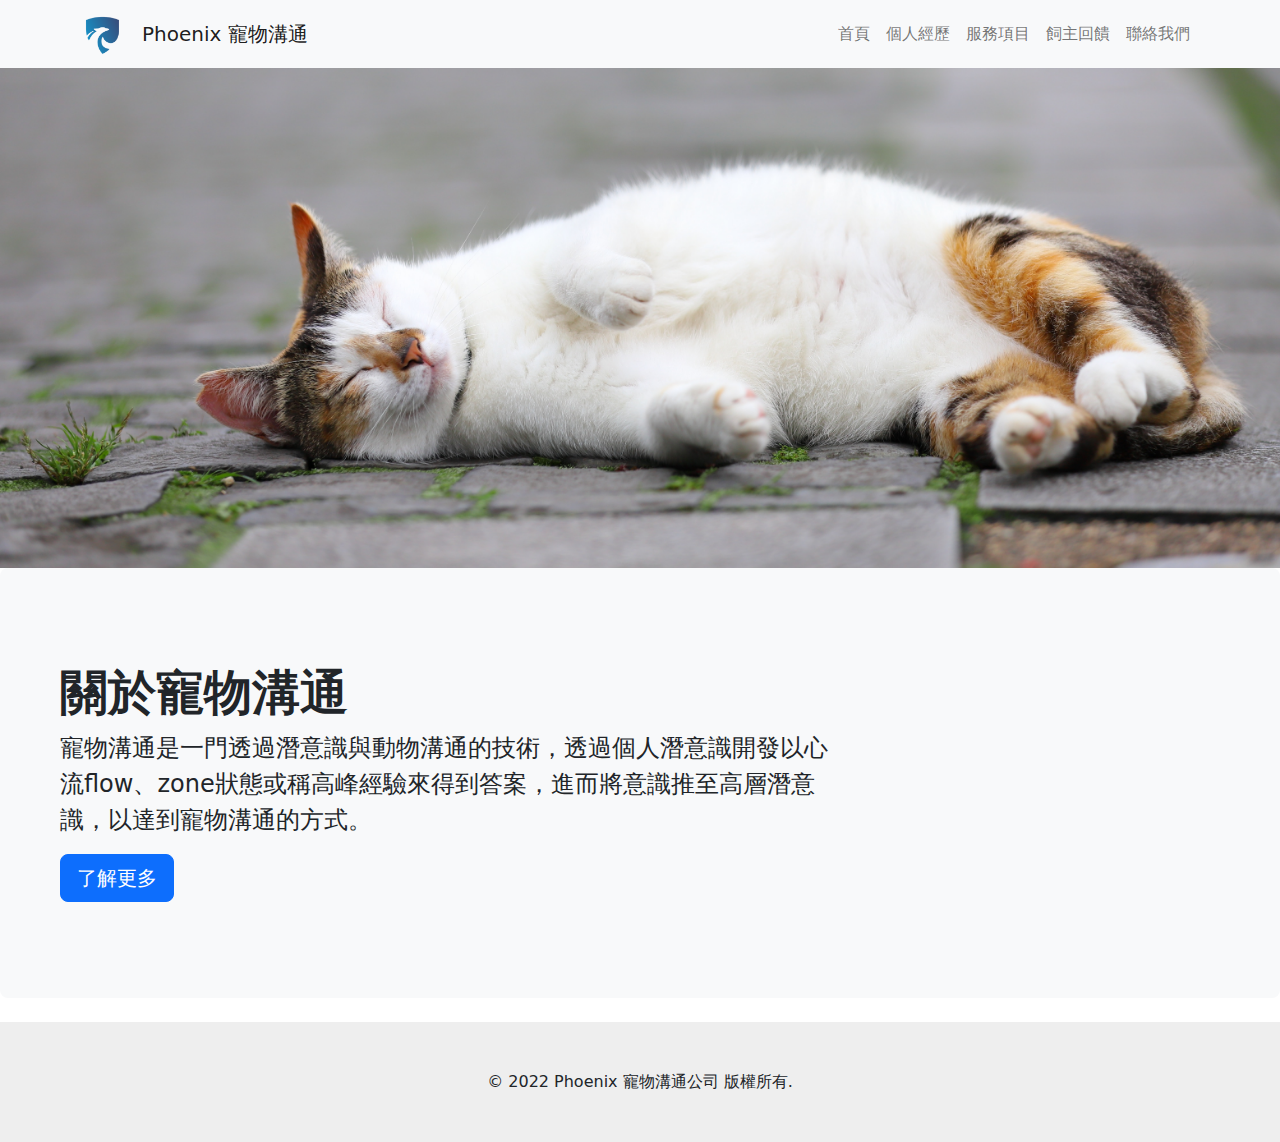
==== Index.html @ 1ac2c3fd "first commit" ====
<!DOCTYPE html>
<html lang="en">

<head>
  <meta charset="UTF-8">
  <meta name="viewport" content="width=device-width, initial-scale=1.0">
  <title>Phoenix 寵物溝通</title>
  <link rel=stylesheet type="text/css" href="my.css">
  <link rel="stylesheet" href="css/bootstrap.css">
  <!--宣告 CSS-->
  <script src="js/bootstrap.bundle.js"></script>
  <!--宣告 JS-->

</head>

<body>
  <!--navbar 開始-->
  <nav class="navbar navbar-expand-lg navbar-light bg-light">
    <div class="container">
      <a class="navbar-brand d-flex align-items-center" href="#">
        <img src="img/logo.png" alt="" class="logo">
        &emsp;Phoenix 寵物溝通
      </a>
      <button class="navbar-toggler" type="button" data-bs-toggle="collapse" data-bs-target="#navbarSupportedContent"
        aria-controls="navbarSupportedContent" aria-expanded="false" aria-label="Toggle navigation">
        <span class="navbar-toggler-icon"></span>
      </button>
      <div class="collapse navbar-collapse" id="navbarSupportedContent">
        <ul class="navbar-nav ms-auto mb-2 mb-lg-0">
          <li class="nav-item">
            <a class="nav-link" aria-current="page" href="Index.html">首頁</a>
          </li>
          <li class="nav-item">
            <a class="nav-link" href="experience.html">個人經歷</a>
          </li>
          <li class="nav-item">
            <a class="nav-link" href="service.html">服務項目</a>
          </li>
          <li class="nav-item">
            <a class="nav-link" href="feedback.html">飼主回饋</a>
          </li>
          <li class="nav-item">
            <a class="nav-link" href="contact_us.html">聯絡我們</a>
          </li>
        </ul>
      </div>
    </div>
  </nav>
  <!--navbar 結束-->

  <header class="position-relative"></header>
  <!-- Jumbotron 開始 -->
  <div class="p-5 mb-4 bg-light rounded-3">
    <div class="container-fluid py-5">
      <h1 class="display-5 fw-bold">關於寵物溝通</h1>
      <p class="col-md-8 fs-4">寵物溝通是一門透過潛意識與動物溝通的技術，透過個人潛意識開發以心流flow、zone狀態或稱高峰經驗來得到答案，進而將意識推至高層潛意識，以達到寵物溝通的方式。
      </p>
      <button class="btn btn-primary btn-lg" type="button">了解更多</button>
    </div>
  </div>
  <!-- Jumbotron 結束 -->

  <!-- Footer -->
  <footer class="py-5" style="background: #eee;">
    <div class="text-center ">© 2022 Phoenix 寵物溝通公司 版權所有.</div>
  </footer>


</body>

</html>
---- my.css ----
.logo {
    width: 40px;
  }

  header {
    height: 500px;
    background: url(img/pets_logo.jpg) no-repeat center/cover;
    width: auto;
  }

  .text-left {
    text-align: left;
  }

  .text-right {
    text-align: right;
  }

  .photo {
    float: left;
    width: 40%;
  }

  .intro {
    float: right;
    width: 60%;
  }
  .card-img-top{
    width: auto;
    height: 300px;
  }
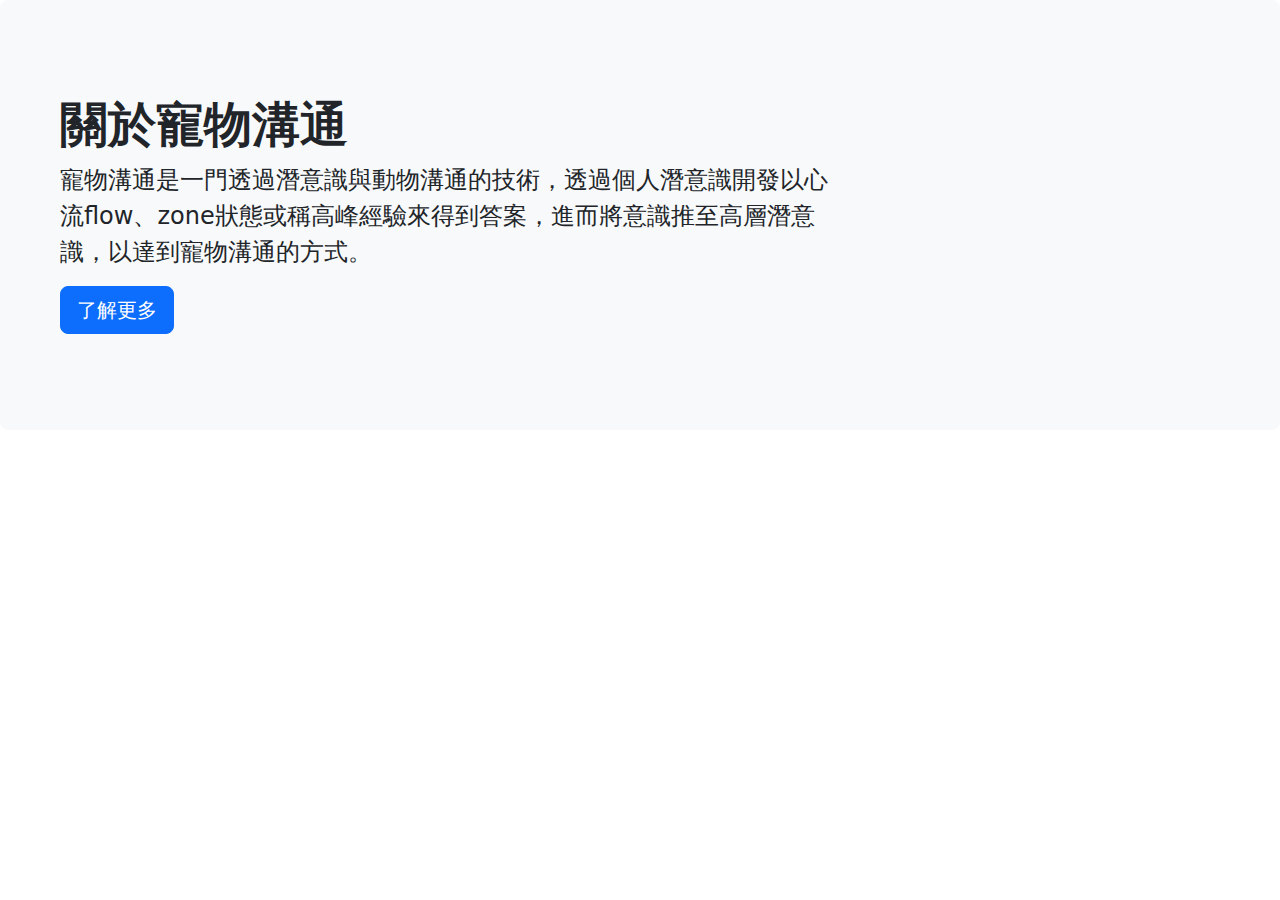
==== commit cbcc5757: "git push" ====
--- a/Index.html
+++ b/Index.html
@@ -5,7 +5,7 @@
   <meta charset="UTF-8">
   <meta name="viewport" content="width=device-width, initial-scale=1.0">
   <title>Phoenix 寵物溝通</title>
-  <link rel=stylesheet type="text/css" href="my.css">
+  <link rel=stylesheet type="text/css" href="my.css" >
   <link rel="stylesheet" href="css/bootstrap.css">
   <!--宣告 CSS-->
   <script src="js/bootstrap.bundle.js"></script>
@@ -13,42 +13,8 @@
 
 </head>
 
-<body>
-  <!--navbar 開始-->
-  <nav class="navbar navbar-expand-lg navbar-light bg-light">
-    <div class="container">
-      <a class="navbar-brand d-flex align-items-center" href="#">
-        <img src="img/logo.png" alt="" class="logo">
-        &emsp;Phoenix 寵物溝通
-      </a>
-      <button class="navbar-toggler" type="button" data-bs-toggle="collapse" data-bs-target="#navbarSupportedContent"
-        aria-controls="navbarSupportedContent" aria-expanded="false" aria-label="Toggle navigation">
-        <span class="navbar-toggler-icon"></span>
-      </button>
-      <div class="collapse navbar-collapse" id="navbarSupportedContent">
-        <ul class="navbar-nav ms-auto mb-2 mb-lg-0">
-          <li class="nav-item">
-            <a class="nav-link" aria-current="page" href="Index.html">首頁</a>
-          </li>
-          <li class="nav-item">
-            <a class="nav-link" href="experience.html">個人經歷</a>
-          </li>
-          <li class="nav-item">
-            <a class="nav-link" href="service.html">服務項目</a>
-          </li>
-          <li class="nav-item">
-            <a class="nav-link" href="feedback.html">飼主回饋</a>
-          </li>
-          <li class="nav-item">
-            <a class="nav-link" href="contact_us.html">聯絡我們</a>
-          </li>
-        </ul>
-      </div>
-    </div>
-  </nav>
-  <!--navbar 結束-->
-
-  <header class="position-relative"></header>
+<body onload="" >
+  <script src="script.js"></script>
   <!-- Jumbotron 開始 -->
   <div class="p-5 mb-4 bg-light rounded-3">
     <div class="container-fluid py-5">
@@ -59,13 +25,6 @@
     </div>
   </div>
   <!-- Jumbotron 結束 -->
-
-  <!-- Footer -->
-  <footer class="py-5" style="background: #eee;">
-    <div class="text-center ">© 2022 Phoenix 寵物溝通公司 版權所有.</div>
-  </footer>
-
-
 </body>
 
 </html>--- a/my.css
+++ b/my.css
@@ -5,7 +5,7 @@
   header {
     height: 500px;
     background: url(img/pets_logo.jpg) no-repeat center/cover;
-    width: auto;
+    max-width: 100%;
   }
 
   .text-left {
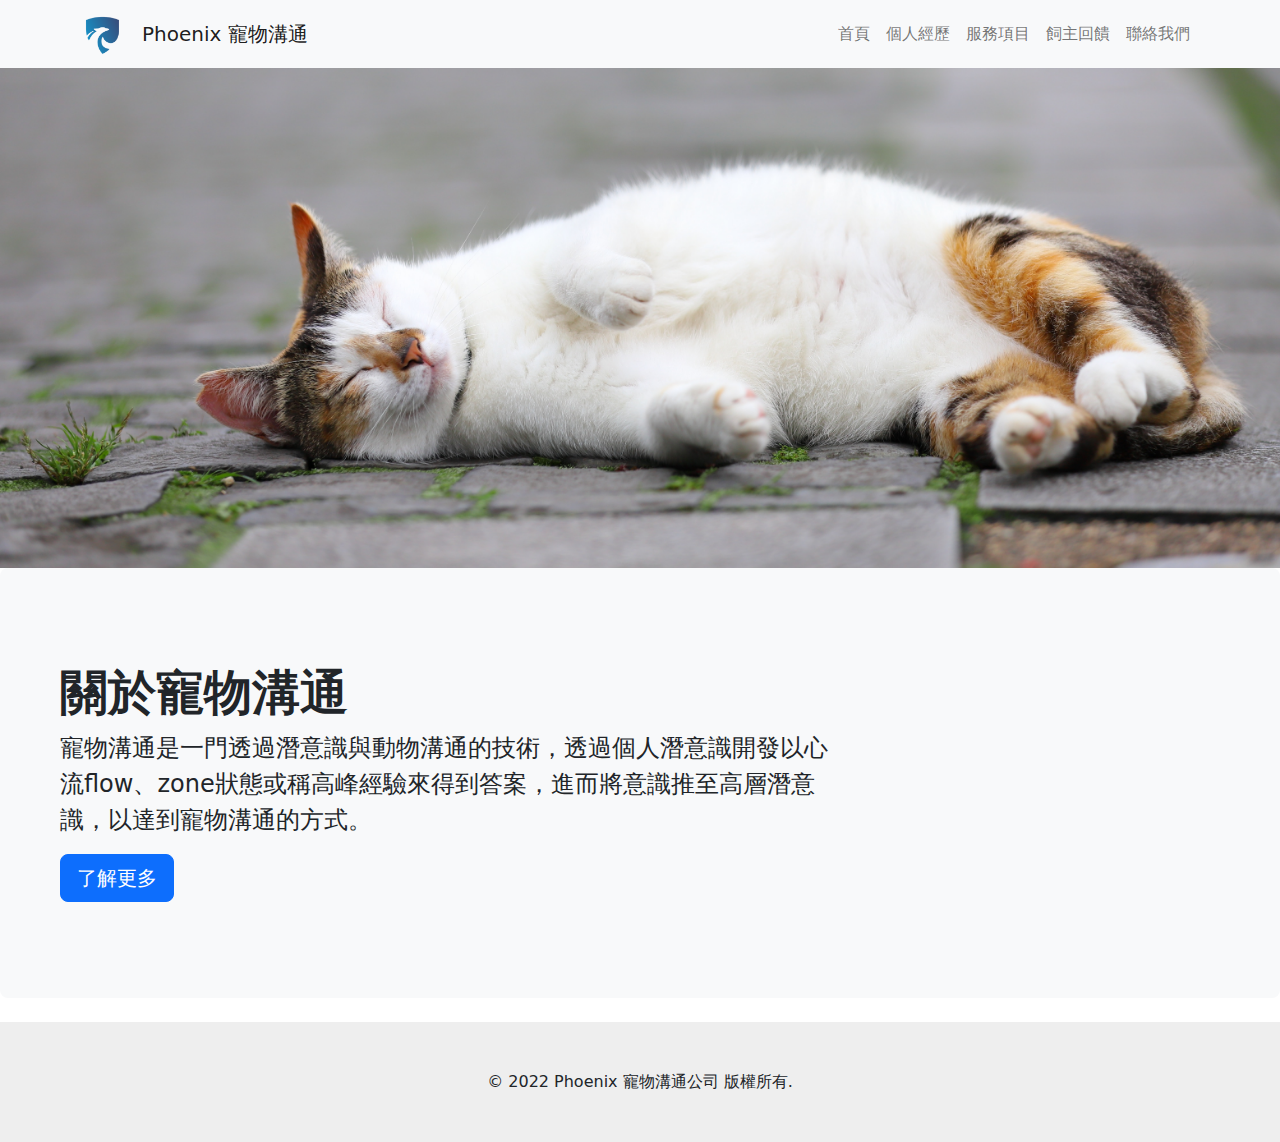
==== commit cc22a80c: "git push" ====
--- a/Index.html
+++ b/Index.html
@@ -13,8 +13,16 @@
 
 </head>
 
-<body onload="" >
-  <script src="script.js"></script>
+<body >
+  <!-- navbar 載入 -->
+  <script type="text/javascript" src="navbar_head.js"></script>
+  <script type="text/javascript" src="footer.js"></script>
+  <!-- JAVASCRIPT語法要小心，閉合很重要  </header>'; -->
+  <!-- 不是到document.write(script); 才閉合 -->
+  
+  <!-- 把javascript的讀取分開來寫，可以決定發動的時機 -->
+  <script>document.write(navbar_head);</script>
+
   <!-- Jumbotron 開始 -->
   <div class="p-5 mb-4 bg-light rounded-3">
     <div class="container-fluid py-5">
@@ -25,6 +33,7 @@
     </div>
   </div>
   <!-- Jumbotron 結束 -->
+  <script> document.write(footer);</script>
 </body>
 
 </html>